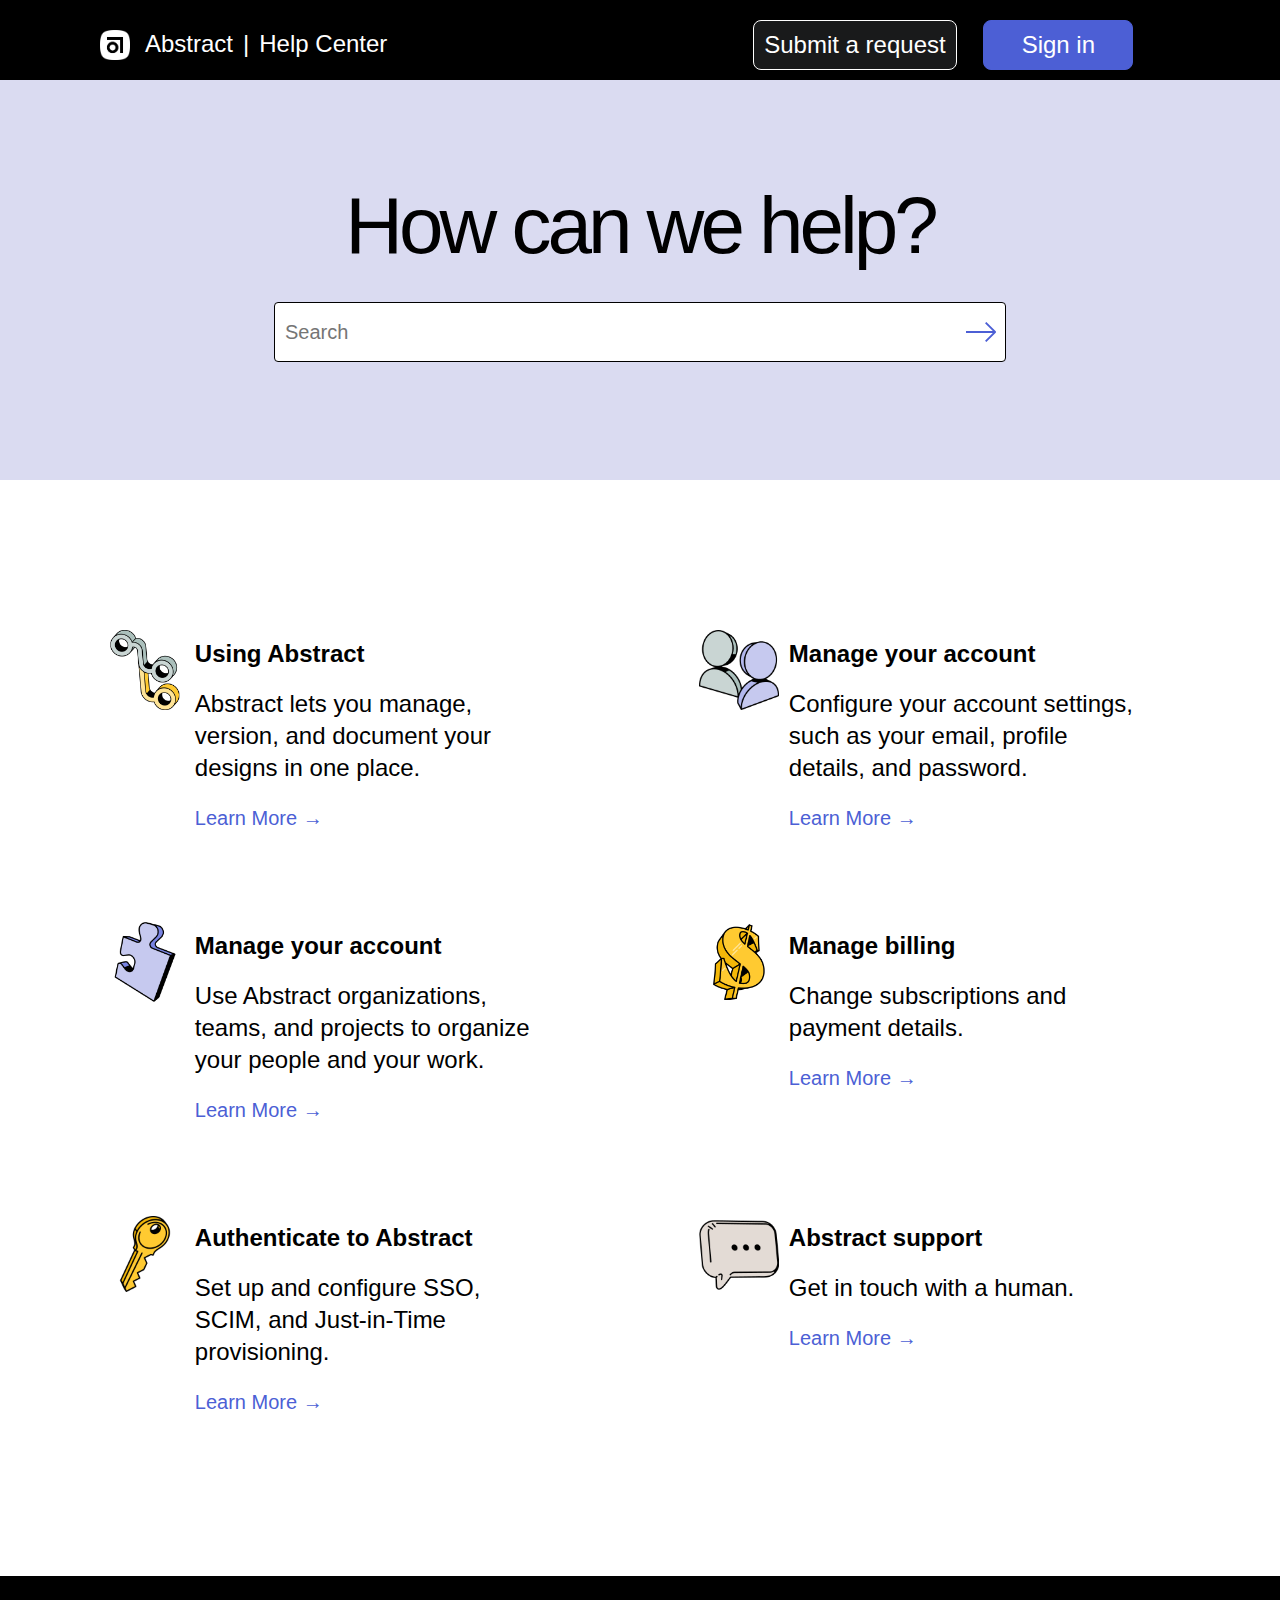
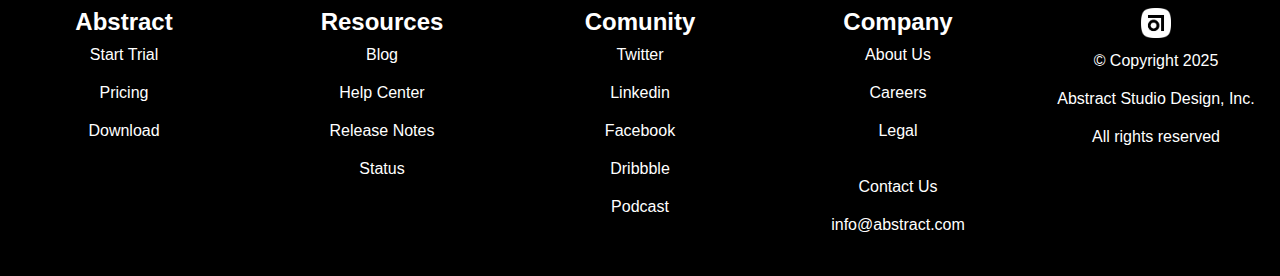
==== index.html @ 7dbf89e4 "mejorando buscador input" ====
<!DOCTYPE html>
<html lang="en">

<head>
    <meta charset="UTF-8">
    <meta name="viewport" content="width=device-width, initial-scale=1.0">
    <link rel="stylesheet" type="text/css" href="index.css">
    <title>Abstract</title>
</head>

<body>
    <script src="index.js" defer></script>
    <main>
        <header>
            <nav id="menu">
                <ul class="menu-left">
                    <img id="icon" src="icon.png">
                    <li>Abstract </li>
                    <li>|</li>
                    <li>Help Center</li>
                </ul>
                <ul class="menu-right">
                    <button id="submit">Submit a request</button>
                    <button id="sign">Sign in</button>
                    <img src="interface.png" id="menuIcon">
                </ul>
            </nav>
        </header>
        <section id="container">
            <h2>How can we help?</h2>
            <div class="search-wrapper">
            <input type="search" name="query" id="query" placeholder="Search" autocomplete="off" aria-label="Search">
            <div id="arrowIcon">
                <svg xmlns="http://www.w3.org/2000/svg" viewBox="0 0 32 32">
                    <title>3-Arrow Right</title>
                    <g id="_3-Arrow_Right" data-name="3-Arrow Right">
                        <path
                            d="M31.71,15.29l-10-10L20.29,6.71,28.59,15H0v2H28.59l-8.29,8.29,1.41,1.41,10-10A1,1,0,0,0,31.71,15.29Z" />
                    </g>
                </svg>
            </div>
        </div>
        </section>

        <section id="containerInformation">
            <div class="box">
                <img src="icon-container1.png">
                <h4>Using Abstract</h4>
                <p>Abstract lets you manage, version, and document your designs in one place.</p>
                <a>Learn More →</a>
            </div>
            <div class="box">
                <img src="icon-container2.png">
                <h4>Manage your account</h4>
                <p>Configure your account settings, such as your email, profile details, and password.</p>
                <a>Learn More →</a>
            </div>
            <div class="box">
                <img src="icon-container3.png">
                <h4>Manage your account</h4>
                <p>Use Abstract organizations, teams, and projects to organize your people and your work.</p>
                <a>Learn More →</a>
            </div>
            <div class="box">
                <img src="icon-container4.png">
                <h4>Manage billing</h4>
                <p>Change subscriptions and payment details.</p>
                <a>Learn More →</a>
            </div>
            <div class="box">
                <img src="icon-container5.png">
                <h4>Authenticate to Abstract</h4>
                <p>Set up and configure SSO, SCIM, and Just-in-Time provisioning.</p>
                <a>Learn More →</a>
            </div>
            <div class="box">
                <img src="icon-container6.png">
                <h4>Abstract support</h4>
                <p>Get in touch with a human.</p>
                <a>Learn More →</a>
            </div>
        </section>

        <footer class="footer-list">
            <div class="list">
                <h4>Abstract</h4>
                <li>Start Trial</li>
                <li>Pricing</li>
                <li>Download</li>
            </div>
            <div class="list">
                <h4>Resources</h4>
                <li>Blog</li>
                <li>Help Center</li>
                <li>Release Notes</li>
                <li>Status</li>
            </div>
            <div class="list">
                <h4>Comunity</h4>
                <li>Twitter</li>
                <li>Linkedin</li>
                <li>Facebook</li>
                <li>Dribbble</li>
                <li>Podcast</li>
            </div>
            <div class="list">
                <h4>Company</h4>
                <li>About Us</li>
                <li>Careers</li>
                <li>Legal</li>
                <br>
                <li>Contact Us</li>
                <li>info@abstract.com</li>
            </div>
            <div class="list">
                <img id="footer-icon" src="icon.png">
                <li>© Copyright 2025</li>
                <li>Abstract Studio Design, Inc.</li>
                <li>All rights reserved</li>
            </div>
        </footer>
    </main>

</body>

</html>
---- index.css ----
* {
    margin: 0;
    padding: 0;
}

body {
    font-family: 'GT America Standard', sans-serif;

}

#icon {
    margin-top: 30px;
    margin-left: 100px;
    margin-right: 5px;
    height: 30px;
}

#menuIcon {
    visibility: hidden;
    height: 30px;
}

button {
    font-size: 24px;
    cursor: pointer;
    border-radius: 8px;
    color: white;
}

nav li {
    font-family: 'GT America Standard', sans-serif;
    margin-top: 30px;
    list-style: none;
}

nav button {
    margin: 10px;
}

#submit {
    font-family: 'GT America Standard', sans-serif;
    border: 1px solid white;
    background-color: #191a1b;
    padding: 10px;
    font-weight: 400;

}

#sign {
    font-family: 'GT America Standard', sans-serif;
    padding: 10px;
    width: 150px;
    font-weight: 400;
    border: 1px solid #4C5FD5;
    background-color: #4C5FD5;
}

#sign:hover {
    background-color: white;
    border: 1px solid white;
    color: #000000;
    transition: filter 0.3s ease;
}

nav#menu {
    font-size: 24px;
    display: flex;
    flex-direction: row;
    text-align: center;
    background-color: #000000;
    color: #fff;
}

.menu-left li {
    cursor: pointer;
    margin-left: 10px;
    margin-top: 30px;
}

ul.menu-left {
    display: flex;
    flex-direction: row;
    width: 50%;
    font-weight: 400;
}

ul.menu-right {
    margin-top: 10px;
    width: 50%;
    text-align: right;
    margin-right: 100px;
}

#container {
    height: 25rem;
    background-color: #dadbf1;
    width: 100%;
}

#container h2 {
    padding-top: 100px;
    padding-bottom: 30px;
    text-align: center;
    font-family: 'GT America Standard', sans-serif;
    color: #000000;
    font-size: 80px;
    font-weight: 400;
    letter-spacing: -4px;
}


input {
    position: absolute;
    display: block;
    margin: 0 auto;
    width: 50%;
    height: 50px;
    border: 1px solid black;
    border-radius: 4px;
}

.search-wrapper {
    position: relative;
    /* Para permitir que el icono se posicione dentro del input */
    display: flex;
    justify-content: center;
    width: 100%;
    max-width: 732px;
    margin: 0 auto;
    /* Centra el contenedor */
}


input#query {
    display: flex;
    height: 60px;
    font-size: 20px;
    width: 100%;
    max-width: 732px;
    padding: 10px 40px 10px 10px;
    border: 1px solid black;
    border-radius: 4px;
}

#arrowIcon svg {
    height: 30px;
    position: absolute;
    right: 10px;
    top: 30px;
    transform: translateY(-50%);
    transition: fill 0.3s ease;
}

input#query:hover,#arrowIcon svg {
    fill: #4C5FD5;
    border-color: #4C5FD5;
 
}


#containerInformation {
    display: grid;
    grid-template-columns: repeat(2, 1fr);
    gap: 20px;
    margin: 2rem;
    margin-left: 5rem;
    margin-top: 5rem;
}

.box {
    display: flex;
    flex-direction: column;
    width: 60%;
    margin: 0 auto;
}

.box img {
    width: 80px;
    object-fit: contain;
    position: relative;
    right: 90px;
    top: 70px;
}

.box h4 {
    font-size: 24px;
}

.box p {
    font-size: 24px;
    line-height: 32px;
    padding-top: 20px;
}

.box a {
    color: #4C5FD5;
    padding-top: 20px;
    font-size: 20px;
    line-height: 28px;
}

.footer-list {
    text-align: center;
    color: #fff;
    background-color: #000000;
    margin-top: 10rem;
    display: grid;
    grid-template-columns: repeat(5, 1fr);
    gap: 10px;
}

.list {
    margin-top: 2rem;
    margin-bottom: 2rem;
}

.footer-list h4 {
    font-size: 24px;
}

.footer-list li {
    padding: 10px;
    list-style: none;
}

#footer-icon {
    height: 30px;
}


@media (max-width: 768px) {

    .list {
        margin: 1rem;
    }

    .footer-list {
        color: #fff;
        background-color: #000000;
        margin-top: 10rem;
        display: grid;
        grid-template-columns: repeat(2, 1fr);
        gap: 10px;
    }

    #containerInformation {
        grid-template-columns: 1fr;
        margin: 0rem;
        margin-left: 50px;
        margin-bottom: 10rem;
    }

    .box {
        flex-direction: column;
        text-align: left;
        width: 60%;
    }

    .box img {
        margin-bottom: 10px;
        /* Espacio entre la imagen y el texto */
    }
}


@media screen and (max-width: 1000px) {


    #menuIcon {
        visibility: visible;
        height: 30px;
        width: 30px;
        position: absolute;
        top: 30px;
        right: 20px;
        z-index: 1000;
    }


    #sign,
    #submit {
        visibility: hidden;
    }

    .menu-visible #menuIcon+#sign,
    #submit {
        display: block;
    }

    .menu-visible nav#menu {
        font-size: 24px;
        width: 100%;
        display: flex;
        flex-direction: column;
        text-align: center;
        background-color: #000000;
        color: #fff;
    }

    .menu-visible #submit {
        visibility: visible;
        width: auto;
        margin: 0 auto;
        border: none;
        background-color: #000000;

    }

    .menu-visible #sign {
        visibility: visible;
        width: auto;
        margin: 0 auto;
        border: none;
        background-color: #000000;
    }

    .menu-visible ul.menu-right {
        margin-top: 100px;
        width: 100%;
        text-align: center;
        margin-right: 100px;
    }


    ul.menu-right {
        margin-top: -50px;
        width: 50%;
        text-align: center;
        margin-right: 100px;
    }

    #icon {
        margin-top: 30px;
        margin-left: 30px;
        margin-right: 5px;
        height: 30px;
    }


}
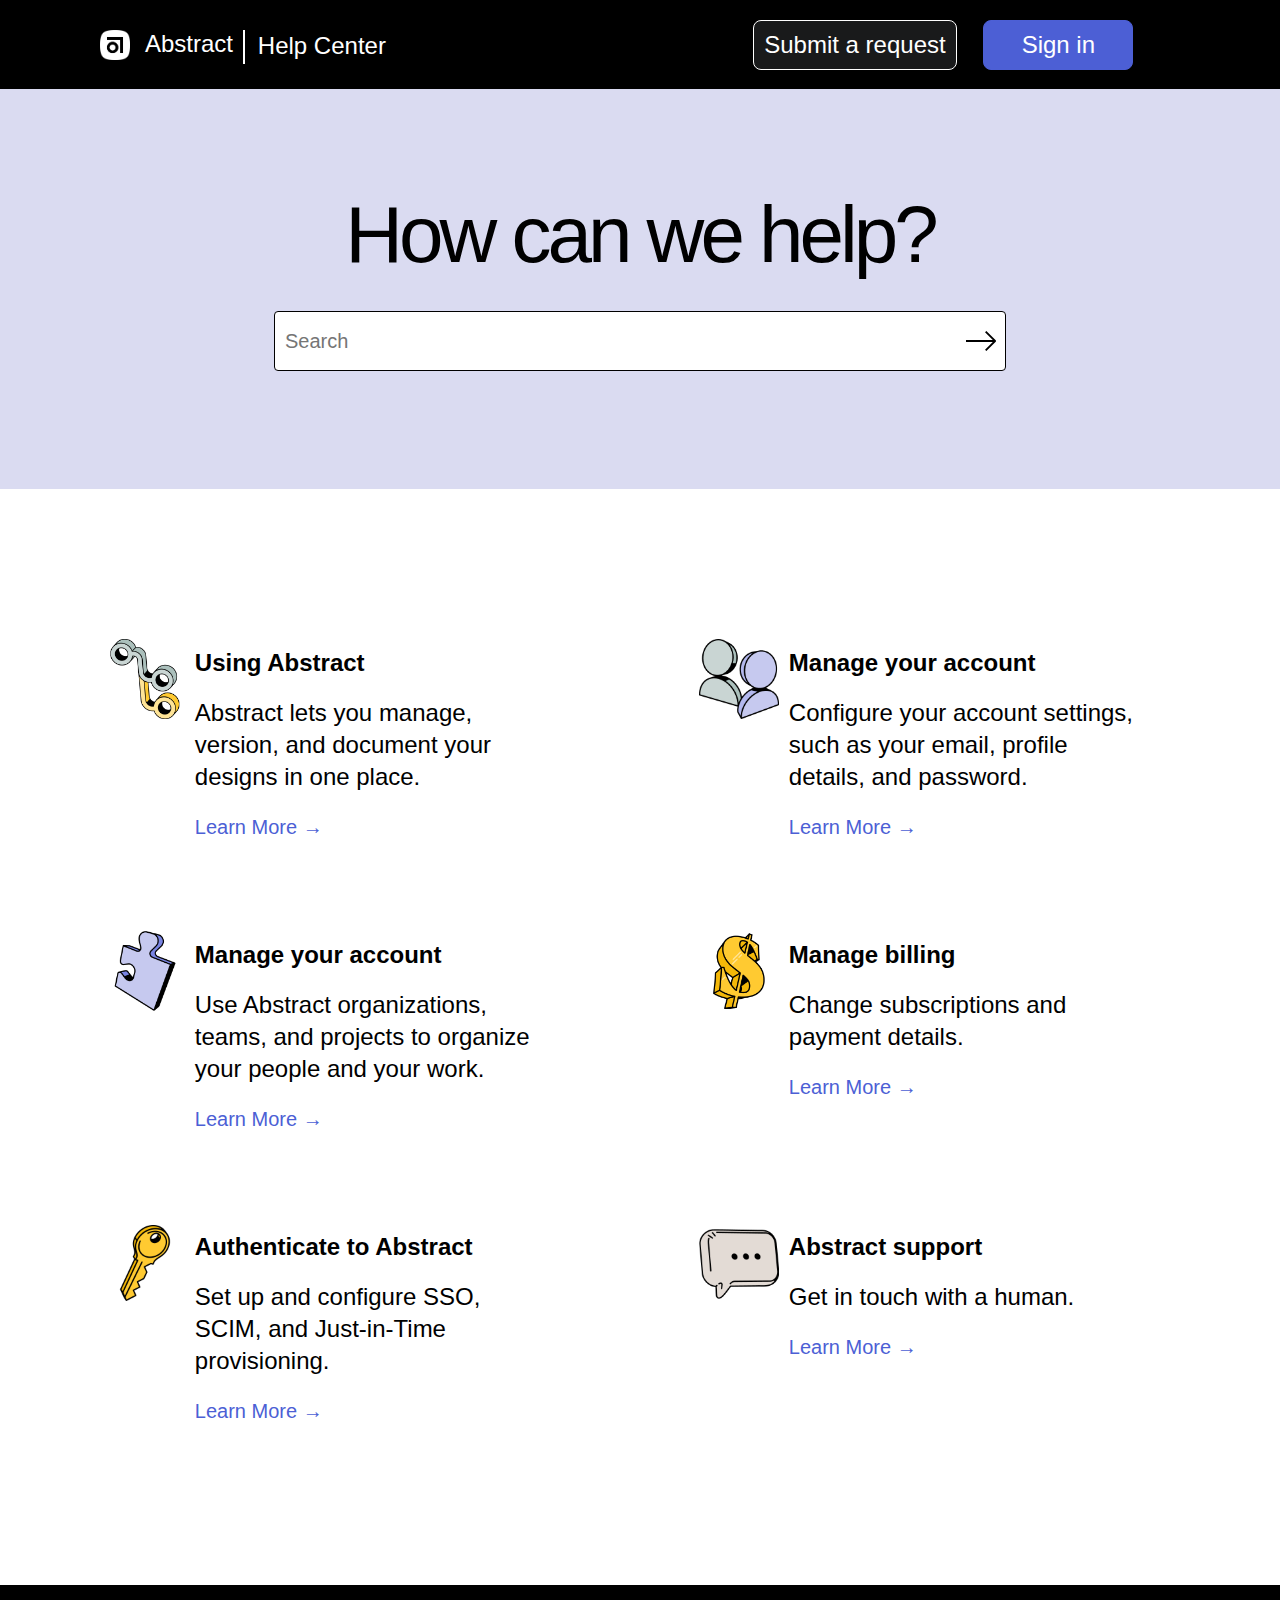
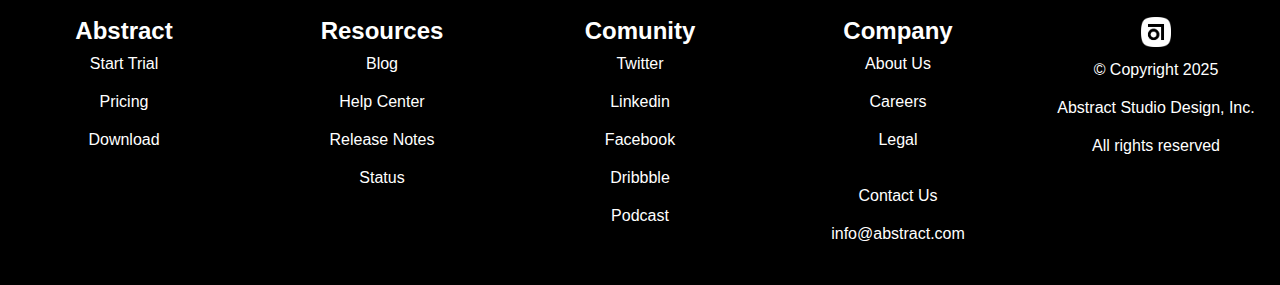
==== commit 0af56545: "cambiando barra del menu que antes era un li y ahora un border y ahora hay mas margin debajo" ====
--- a/index.html
+++ b/index.html
@@ -16,8 +16,7 @@
                 <ul class="menu-left">
                     <img id="icon" src="icon.png">
                     <li>Abstract </li>
-                    <li>|</li>
-                    <li>Help Center</li>
+                    <li class="help-li">Help Center</li>
                 </ul>
                 <ul class="menu-right">
                     <button id="submit">Submit a request</button>
--- a/index.css
+++ b/index.css
@@ -53,13 +53,13 @@
     font-weight: 400;
     border: 1px solid #4C5FD5;
     background-color: #4C5FD5;
+    transition: fill 0.3s ease;
 }
 
 #sign:hover {
     background-color: white;
     border: 1px solid white;
     color: #000000;
-    transition: filter 0.3s ease;
 }
 
 nav#menu {
@@ -71,6 +71,12 @@
     color: #fff;
 }
 
+.help-li{
+    padding: 2px 0 4px 0.8rem;
+    border-left: 2px solid #fff;
+    transition: all .3s;
+}
+
 .menu-left li {
     cursor: pointer;
     margin-left: 10px;
@@ -82,6 +88,7 @@
     flex-direction: row;
     width: 50%;
     font-weight: 400;
+    margin-bottom: 25px;
 }
 
 ul.menu-right {
@@ -151,7 +158,7 @@
     transition: fill 0.3s ease;
 }
 
-input#query:hover,#arrowIcon svg {
+input#query:hover,#arrowIcon svg:hover {
     fill: #4C5FD5;
     border-color: #4C5FD5;
  
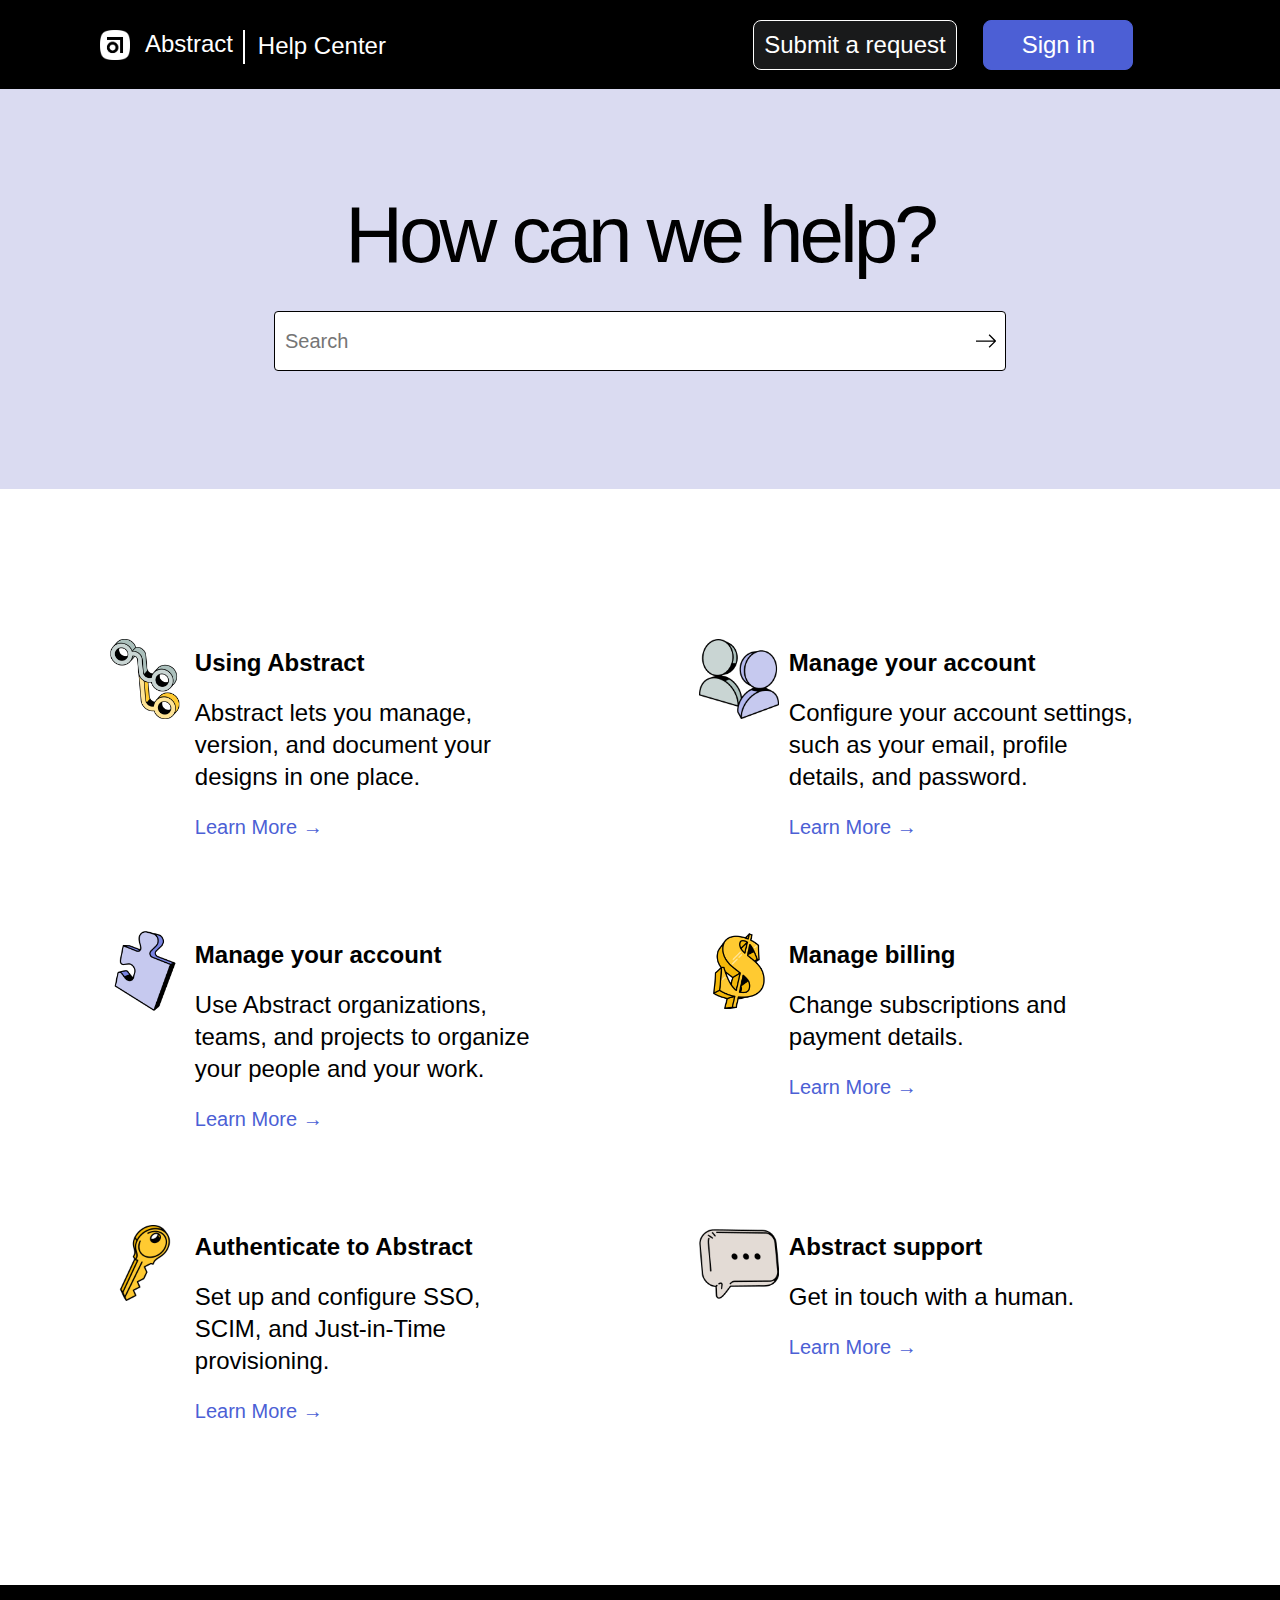
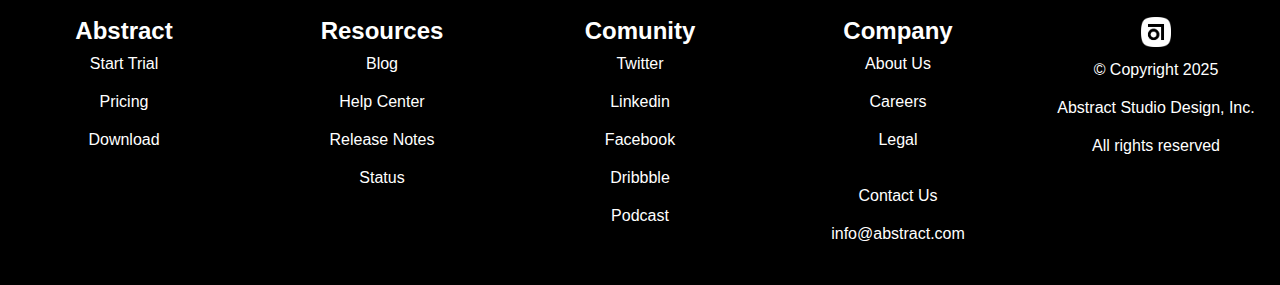
==== commit f7bf3323: "añadiendo un form al input del buscador" ====
--- a/index.html
+++ b/index.html
@@ -27,6 +27,7 @@
         </header>
         <section id="container">
             <h2>How can we help?</h2>
+            <form method="get">
             <div class="search-wrapper">
             <input type="search" name="query" id="query" placeholder="Search" autocomplete="off" aria-label="Search">
             <div id="arrowIcon">
@@ -39,6 +40,7 @@
                 </svg>
             </div>
         </div>
+    </form>
         </section>
 
         <section id="containerInformation">
--- a/index.css
+++ b/index.css
@@ -150,7 +150,7 @@
 }
 
 #arrowIcon svg {
-    height: 30px;
+    height: 20px;
     position: absolute;
     right: 10px;
     top: 30px;
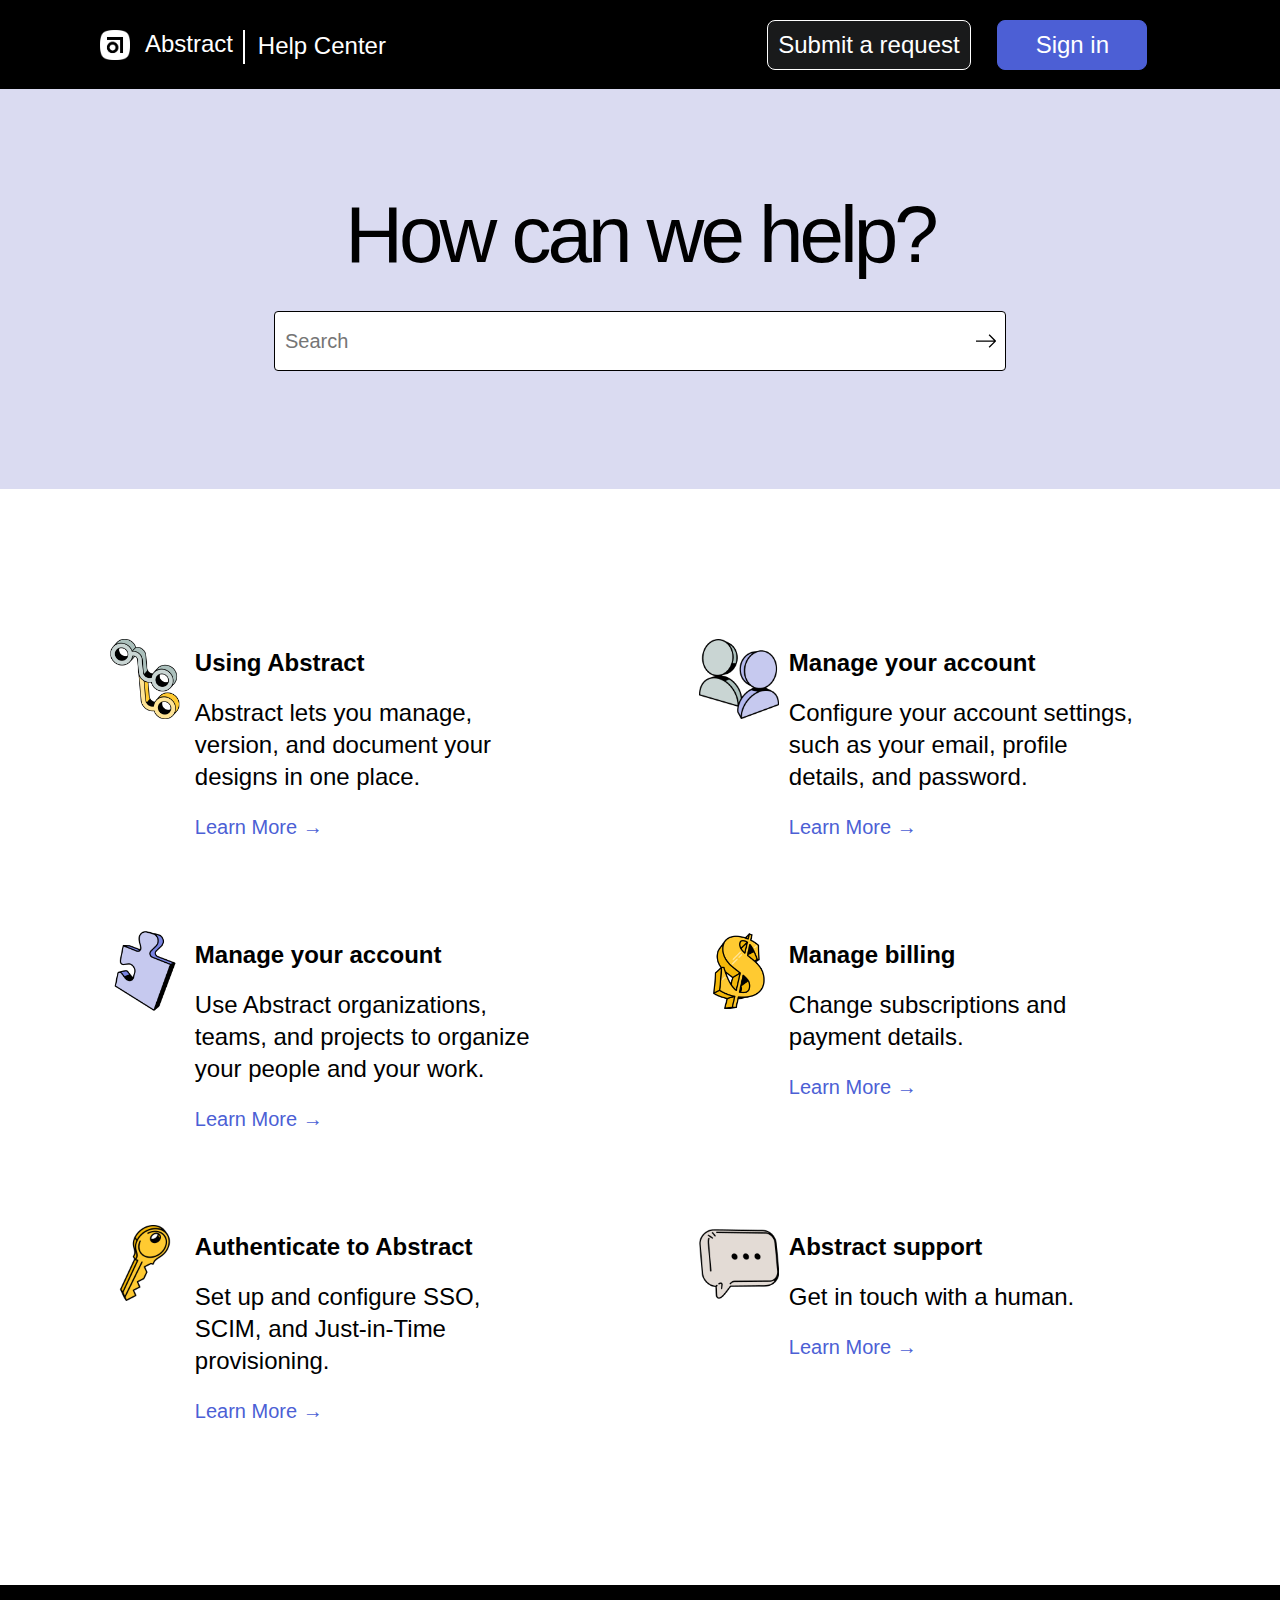
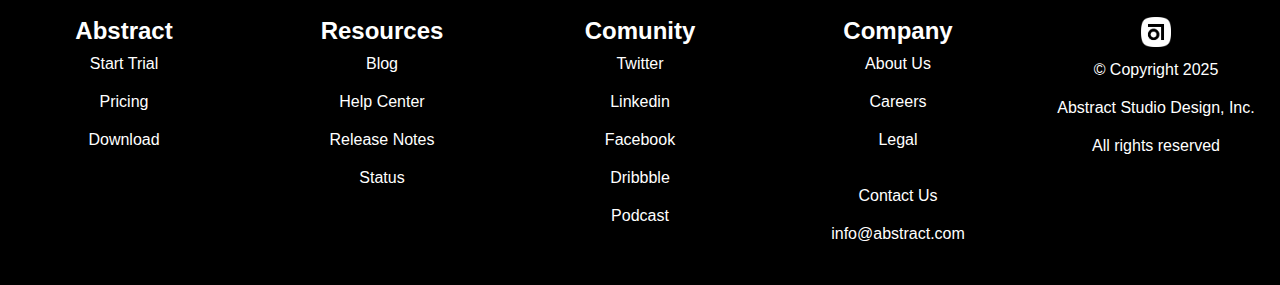
==== commit a8449def: "cambiando icon menu hamburguesa" ====
--- a/index.html
+++ b/index.html
@@ -21,7 +21,7 @@
                 <ul class="menu-right">
                     <button id="submit">Submit a request</button>
                     <button id="sign">Sign in</button>
-                    <img src="interface.png" id="menuIcon">
+                    <img src="interface.svg" id="menuIcon">
                 </ul>
             </nav>
         </header>
--- a/index.css
+++ b/index.css
@@ -305,15 +305,21 @@
     }
 
     .menu-visible #submit {
+        padding-top: 30px;
         visibility: visible;
         width: auto;
         margin: 0 auto;
         border: none;
         background-color: #000000;
+        border-radius: 0;
+        border-bottom: 1px solid rgba(255, 255, 255, .5) !important;
+        width: 50%;
 
     }
 
     .menu-visible #sign {
+        padding-top: 30px;
+        padding-bottom: 30px;
         visibility: visible;
         width: auto;
         margin: 0 auto;
@@ -322,7 +328,8 @@
     }
 
     .menu-visible ul.menu-right {
-        margin-top: 100px;
+        margin-top: 20px;
+        border-top: 1px solid rgba(255, 255, 255, .5);
         width: 100%;
         text-align: center;
         margin-right: 100px;
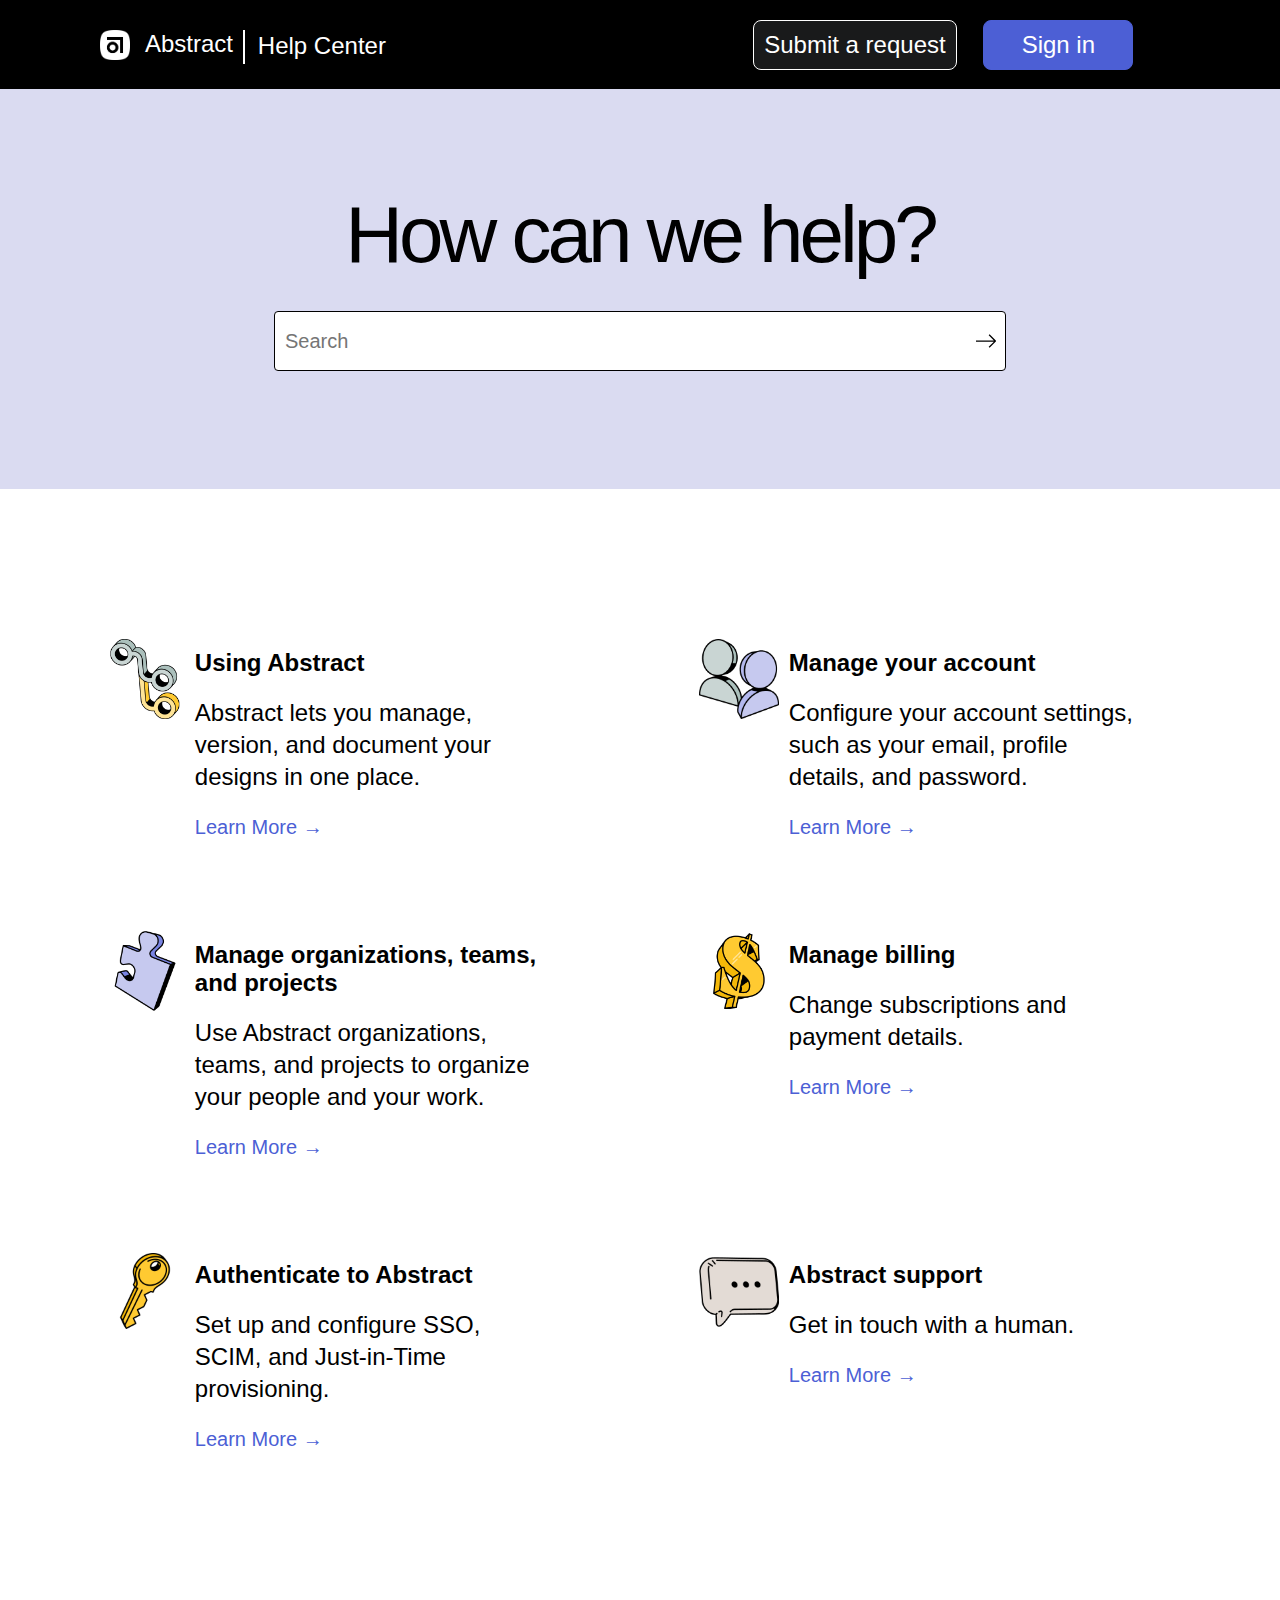
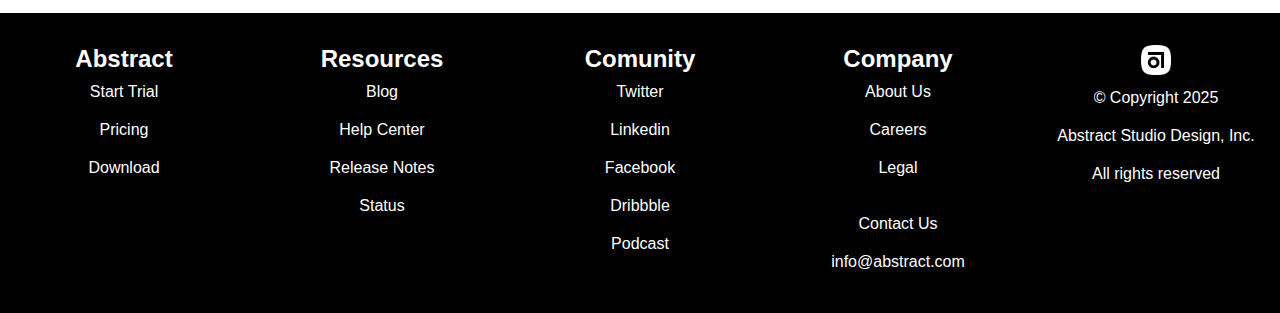
==== commit ced9baf9: "añadiendo una página nueva con la bsuqueda del input y añadiendole estilos del home a la página sear" ====
--- a/index.html
+++ b/index.html
@@ -27,7 +27,7 @@
         </header>
         <section id="container">
             <h2>How can we help?</h2>
-            <form method="get">
+            <form id="formQuery" action="search.html">
             <div class="search-wrapper">
             <input type="search" name="query" id="query" placeholder="Search" autocomplete="off" aria-label="Search">
             <div id="arrowIcon">
@@ -58,7 +58,7 @@
             </div>
             <div class="box">
                 <img src="icon-container3.png">
-                <h4>Manage your account</h4>
+                <h4>Manage organizations, teams, and projects</h4>
                 <p>Use Abstract organizations, teams, and projects to organize your people and your work.</p>
                 <a>Learn More →</a>
             </div>
